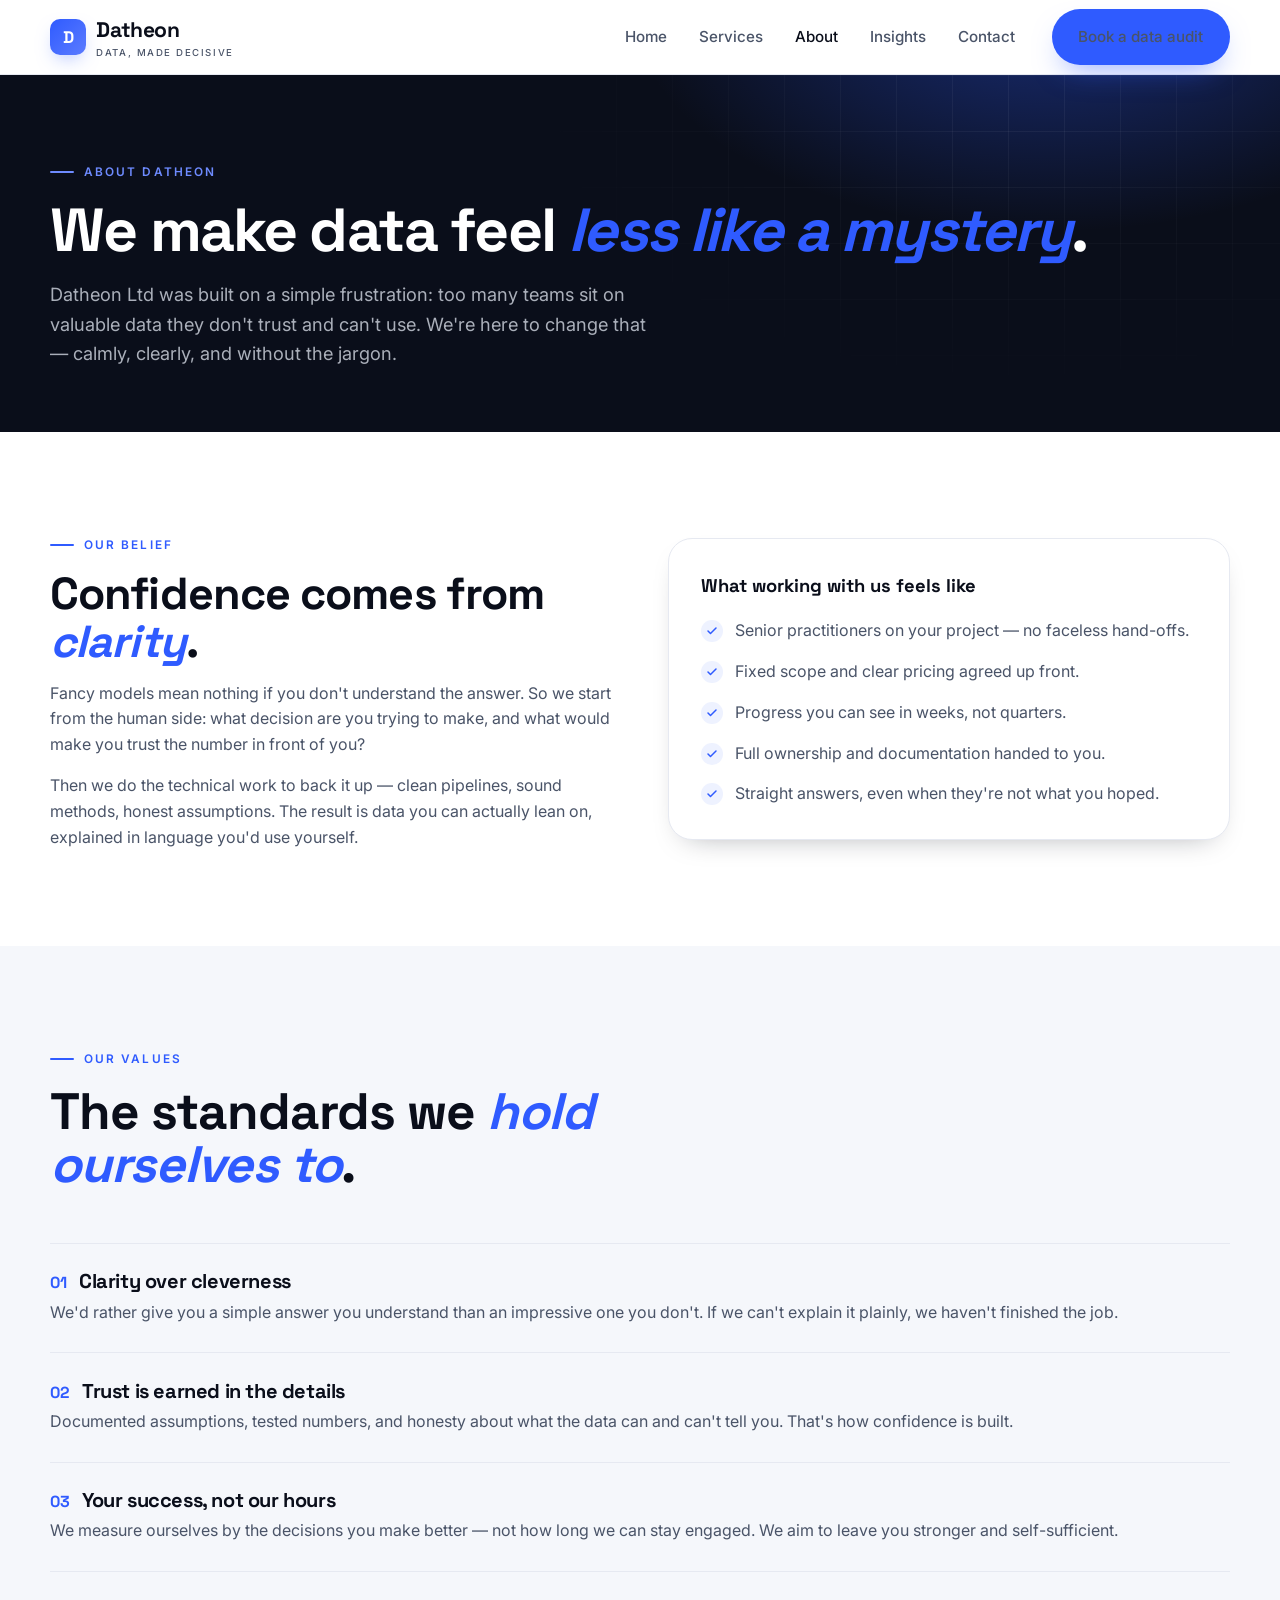
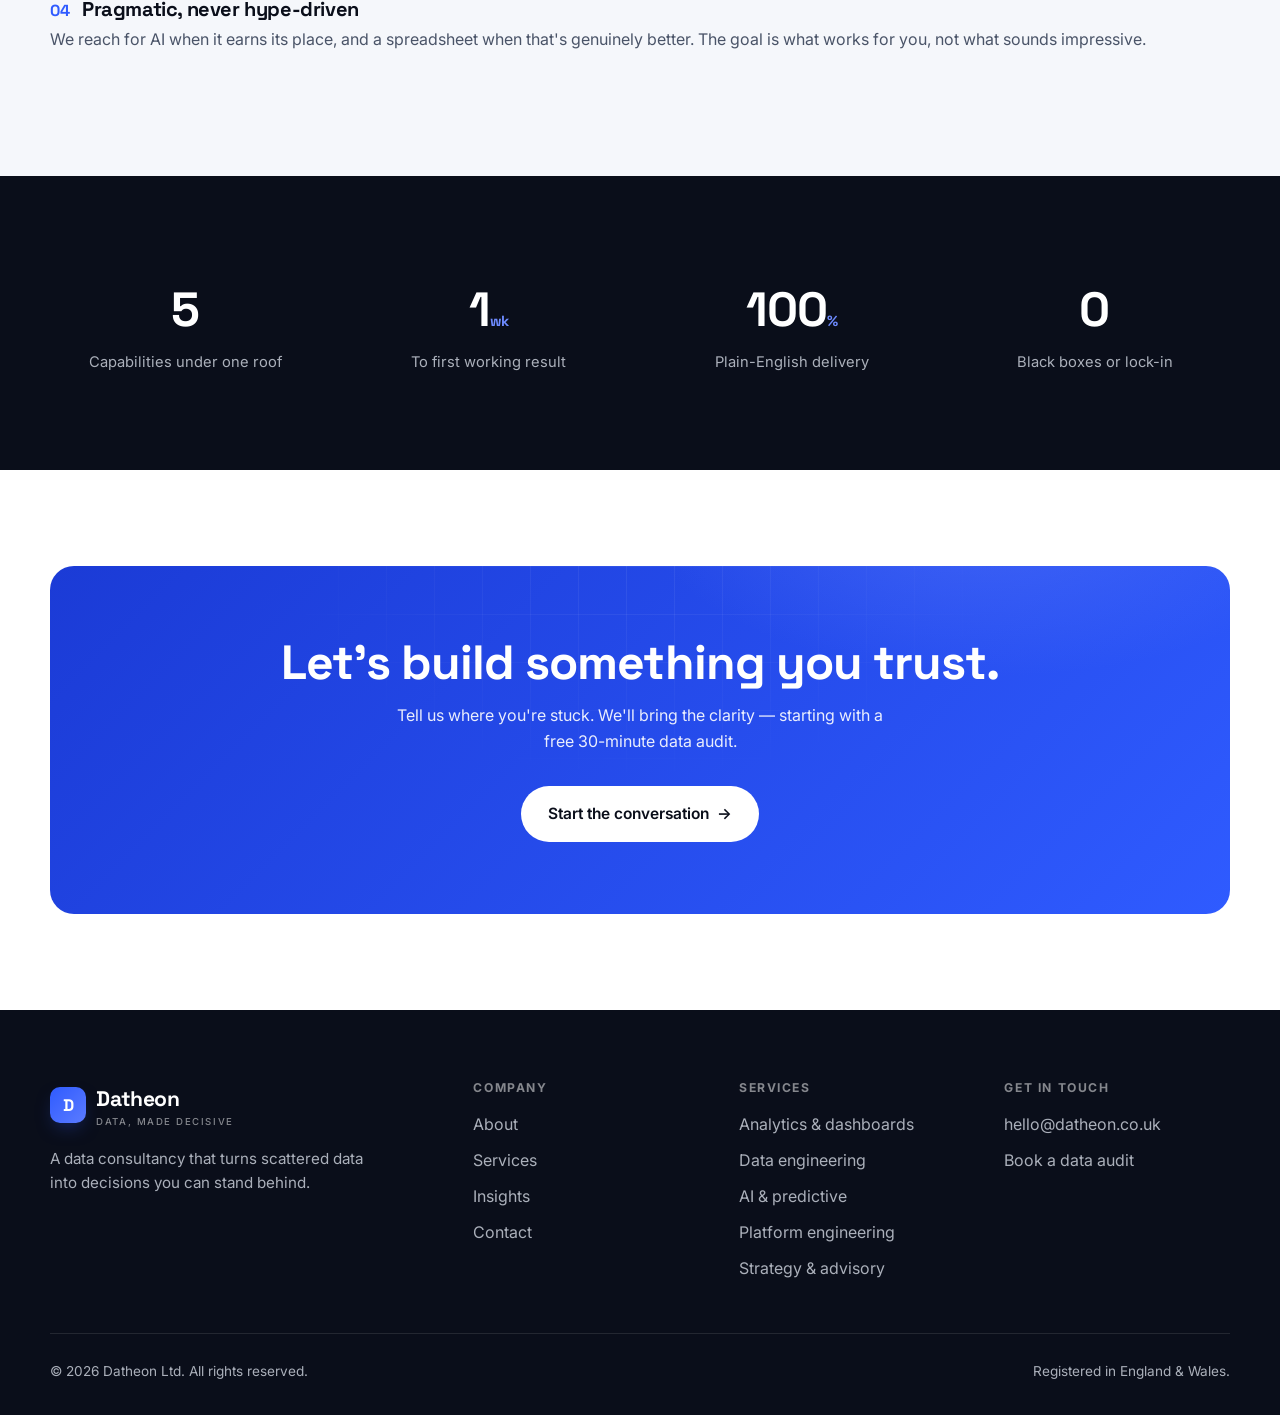
==== about.html @ 0ba25c9d "Initial commit: Datheon website" ====
<!DOCTYPE html>
<html lang="en">
<head>
  <meta charset="UTF-8" />
  <meta name="viewport" content="width=device-width, initial-scale=1.0" />
  <title>About — Datheon Ltd</title>
  <meta name="description" content="Datheon is a data consultancy built on one belief: confidence comes from clarity. Meet our approach and values." />
  <link rel="canonical" href="https://www.datheon.co.uk/about.html" />
  <meta name="robots" content="index, follow, max-image-preview:large, max-snippet:-1" />
  <meta name="author" content="Datheon Ltd" />
  <meta name="theme-color" content="#0A0E1A" />

  <meta property="og:type" content="website" />
  <meta property="og:site_name" content="Datheon Ltd" />
  <meta property="og:locale" content="en_GB" />
  <meta property="og:title" content="About — Datheon Ltd" />
  <meta property="og:description" content="A data consultancy built on one belief: confidence comes from clarity. Meet our approach and values." />
  <meta property="og:url" content="https://www.datheon.co.uk/about.html" />
  <meta property="og:image" content="https://www.datheon.co.uk/og-image.png" />
  <meta property="og:image:width" content="1200" />
  <meta property="og:image:height" content="630" />
  <meta property="og:image:alt" content="About Datheon Ltd" />

  <meta name="twitter:card" content="summary_large_image" />
  <meta name="twitter:title" content="About — Datheon Ltd" />
  <meta name="twitter:description" content="A data consultancy built on one belief: confidence comes from clarity." />
  <meta name="twitter:image" content="https://www.datheon.co.uk/og-image.png" />

  <link rel="icon" href="favicon.svg" type="image/svg+xml" />
  <link rel="apple-touch-icon" href="favicon.svg" />

  <link rel="preconnect" href="https://fonts.googleapis.com" />
  <link rel="preconnect" href="https://fonts.gstatic.com" crossorigin />
  <link href="https://fonts.googleapis.com/css2?family=Space+Grotesk:wght@500;600;700&family=Inter:wght@400;500;600&display=swap" rel="stylesheet" />
  <link rel="stylesheet" href="styles.css" />

  <script type="application/ld+json">
  {
    "@context": "https://schema.org",
    "@graph": [
      {
        "@type": "BreadcrumbList",
        "itemListElement": [
          { "@type": "ListItem", "position": 1, "name": "Home", "item": "https://www.datheon.co.uk/" },
          { "@type": "ListItem", "position": 2, "name": "About", "item": "https://www.datheon.co.uk/about.html" }
        ]
      },
      {
        "@type": "AboutPage",
        "url": "https://www.datheon.co.uk/about.html",
        "name": "About — Datheon Ltd",
        "about": { "@type": "Organization", "name": "Datheon Ltd", "url": "https://www.datheon.co.uk/" }
      }
    ]
  }
  </script>
</head>
<body>

  <header class="site-header">
    <div class="wrap nav" role="navigation" aria-label="Primary">
      <a class="brand" href="index.html"><span class="mark">D</span><span>Datheon<small>Data, made decisive</small></span></a>
      <ul class="nav-links">
        <li><a href="index.html">Home</a></li>
        <li><a href="services.html">Services</a></li>
        <li><a href="about.html" class="active">About</a></li>
        <li><a href="blog.html">Insights</a></li>
        <li><a href="contact.html">Contact</a></li>
        <li class="nav-cta"><a class="btn btn-primary" href="contact.html">Book a data audit</a></li>
      </ul>
      <button class="nav-toggle" aria-label="Menu"><span></span><span></span><span></span></button>
    </div>
  </header>

  <main>

  <section class="page-hero">
    <div class="wrap reveal">
      <span class="eyebrow on-dark">About Datheon</span>
      <h1>We make data feel <em>less like a mystery</em>.</h1>
      <p>Datheon Ltd was built on a simple frustration: too many teams sit on valuable data they don't trust and can't use. We're here to change that — calmly, clearly, and without the jargon.</p>
    </div>
  </section>

  <section>
    <div class="wrap split">
      <div class="reveal">
        <span class="eyebrow">Our belief</span>
        <h2 style="font-size:clamp(2rem,3.8vw,2.8rem);margin:1rem 0">Confidence comes from <em>clarity</em>.</h2>
        <p style="color:var(--body)">Fancy models mean nothing if you don't understand the answer. So we start from the human side: what decision are you trying to make, and what would make you trust the number in front of you?</p>
        <p style="color:var(--body);margin-top:1rem">Then we do the technical work to back it up — clean pipelines, sound methods, honest assumptions. The result is data you can actually lean on, explained in language you'd use yourself.</p>
      </div>
      <div class="panel reveal">
        <strong style="font-family:'Space Grotesk',sans-serif;font-size:1.15rem;display:block;margin-bottom:1.1rem">What working with us feels like</strong>
        <ul class="checklist" style="margin-top:0">
          <li>Senior practitioners on your project — no faceless hand-offs.</li>
          <li>Fixed scope and clear pricing agreed up front.</li>
          <li>Progress you can see in weeks, not quarters.</li>
          <li>Full ownership and documentation handed to you.</li>
          <li>Straight answers, even when they're not what you hoped.</li>
        </ul>
      </div>
    </div>
  </section>

  <section class="mistbg">
    <div class="wrap">
      <div class="section-head reveal">
        <span class="eyebrow">Our values</span>
        <h2>The standards we <em>hold ourselves to</em>.</h2>
      </div>
      <div class="reveal">
        <div class="value">
          <h3><span>01</span> Clarity over cleverness</h3>
          <p>We'd rather give you a simple answer you understand than an impressive one you don't. If we can't explain it plainly, we haven't finished the job.</p>
        </div>
        <div class="value">
          <h3><span>02</span> Trust is earned in the details</h3>
          <p>Documented assumptions, tested numbers, and honesty about what the data can and can't tell you. That's how confidence is built.</p>
        </div>
        <div class="value">
          <h3><span>03</span> Your success, not our hours</h3>
          <p>We measure ourselves by the decisions you make better — not how long we can stay engaged. We aim to leave you stronger and self-sufficient.</p>
        </div>
        <div class="value">
          <h3><span>04</span> Pragmatic, never hype-driven</h3>
          <p>We reach for AI when it earns its place, and a spreadsheet when that's genuinely better. The goal is what works for you, not what sounds impressive.</p>
        </div>
      </div>
    </div>
  </section>

  <section class="dark">
    <div class="wrap">
      <div class="stat-row">
        <div class="stat reveal"><b>5</b><span>Capabilities under one roof</span></div>
        <div class="stat reveal"><b>1<span class="u">wk</span></b><span>To first working result</span></div>
        <div class="stat reveal"><b>100<span class="u">%</span></b><span>Plain-English delivery</span></div>
        <div class="stat reveal"><b>0</b><span>Black boxes or lock-in</span></div>
      </div>
    </div>
  </section>

  <section>
    <div class="wrap">
      <div class="cta reveal">
        <h2>Let's build something you trust.</h2>
        <p>Tell us where you're stuck. We'll bring the clarity — starting with a free 30-minute data audit.</p>
        <a class="btn btn-light" href="contact.html">Start the conversation <span class="arrow">→</span></a>
      </div>
    </div>
  </section>

  </main>

  <footer class="site-footer">
    <div class="wrap">
      <div class="footer-grid">
        <div>
          <a class="brand" href="index.html"><span class="mark">D</span><span>Datheon<small>Data, made decisive</small></span></a>
          <p class="footer-blurb">A data consultancy that turns scattered data into decisions you can stand behind.</p>
        </div>
        <div>
          <h4>Company</h4>
          <ul><li><a href="about.html">About</a></li><li><a href="services.html">Services</a></li><li><a href="blog.html">Insights</a></li><li><a href="contact.html">Contact</a></li></ul>
        </div>
        <div>
          <h4>Services</h4>
          <ul><li><a href="services.html">Analytics &amp; dashboards</a></li><li><a href="services.html">Data engineering</a></li><li><a href="services.html">AI &amp; predictive</a></li><li><a href="services.html">Platform engineering</a></li><li><a href="services.html">Strategy &amp; advisory</a></li></ul>
        </div>
        <div>
          <h4>Get in touch</h4>
          <ul><li><a href="mailto:hello@datheon.co.uk">hello@datheon.co.uk</a></li><li><a href="contact.html">Book a data audit</a></li></ul>
        </div>
      </div>
      <div class="colophon"><span>© 2026 Datheon Ltd. All rights reserved.</span><span>Registered in England &amp; Wales.</span></div>
    </div>
  </footer>

  <script src="site.js"></script>
</body>
</html>
---- styles.css ----
/* =========================================================
   Datheon Ltd — Design System v2
   Premium, modern data consultancy.
   Deep navy / near-black + electric blue. Trust & confidence.
   ========================================================= */

:root {
  /* Neutrals */
  --ink: #0A0E1A;          /* near-black navy */
  --ink-2: #0F1626;        /* dark cards / sections */
  --ink-3: #18213A;        /* raised dark surfaces */
  --white: #FFFFFF;
  --mist: #F5F7FB;         /* cool off-white page tint */
  --line: #E6E9F1;         /* hairline on light */
  --line-dk: rgba(255,255,255,0.10);

  /* Text */
  --body: #4A5468;         /* body on light */
  --body-dk: rgba(233,238,248,0.72); /* body on dark */
  --heading: #0A0E1A;

  /* Brand */
  --blue: #2F5BFF;         /* electric blue = trust/confidence */
  --blue-600: #1F45E0;
  --blue-300: #6E8BFF;
  --blue-tint: #EEF2FF;    /* light card wash */
  --signal: #C9F25E;       /* lime pop, used sparingly */
  --glow: rgba(47, 91, 255, 0.55);

  --radius: 16px;
  --radius-lg: 24px;
  --radius-sm: 10px;
  --shadow: 0 24px 60px -28px rgba(10, 14, 26, 0.45);
  --shadow-sm: 0 12px 30px -18px rgba(10, 14, 26, 0.4);
  --maxw: 1180px;
  --ease: cubic-bezier(0.22, 1, 0.36, 1);
}

* { box-sizing: border-box; margin: 0; padding: 0; }
html { scroll-behavior: smooth; }

body {
  font-family: "Inter", system-ui, -apple-system, sans-serif;
  color: var(--ink);
  background: var(--white);
  line-height: 1.6;
  -webkit-font-smoothing: antialiased;
}

h1, h2, h3, h4 {
  font-family: "Space Grotesk", "Inter", sans-serif;
  line-height: 1.05;
  letter-spacing: -0.02em;
  font-weight: 700;
  color: var(--heading);
}
h1 em, h2 em { font-style: italic; color: var(--blue); font-weight: 700; }

a { color: inherit; text-decoration: none; }

.wrap { width: min(100% - 2.5rem, var(--maxw)); margin-inline: auto; }

.eyebrow {
  display: inline-flex; align-items: center; gap: 0.6rem;
  font-size: 0.74rem; font-weight: 600; letter-spacing: 0.18em;
  text-transform: uppercase; color: var(--blue);
}
.eyebrow::before { content: ""; width: 24px; height: 2px; background: var(--blue); border-radius: 2px; }
.eyebrow.on-dark { color: var(--blue-300); }
.eyebrow.on-dark::before { background: var(--blue-300); }

/* ---------- Buttons ---------- */
.btn {
  display: inline-flex; align-items: center; gap: 0.55rem;
  padding: 0.9rem 1.6rem; border-radius: 999px;
  font-weight: 600; font-size: 0.97rem; border: 1.5px solid transparent;
  cursor: pointer; transition: transform 0.25s var(--ease), box-shadow 0.25s var(--ease), background 0.2s, border-color 0.2s, color 0.2s;
}
.btn:hover { transform: translateY(-2px); }
.btn-primary { background: var(--blue); color: #fff; box-shadow: 0 14px 30px -12px var(--glow); }
.btn-primary:hover { background: var(--blue-600); }
.btn-ghost { background: transparent; border-color: var(--line); color: var(--ink); }
.btn-ghost:hover { border-color: var(--blue); color: var(--blue); }
.btn-light { background: #fff; color: var(--ink); }
.btn-light:hover { background: var(--mist); }
.btn-outline-dk { background: transparent; border-color: var(--line-dk); color: #fff; }
.btn-outline-dk:hover { border-color: #fff; }
.btn .arrow { transition: transform 0.25s var(--ease); }
.btn:hover .arrow { transform: translateX(4px); }

/* ---------- Header / Nav ---------- */
.site-header {
  position: sticky; top: 0; z-index: 50;
  background: rgba(255,255,255,0.86);
  backdrop-filter: blur(14px);
  border-bottom: 1px solid var(--line);
}
.nav { display: flex; align-items: center; justify-content: space-between; height: 74px; }
.brand { display: flex; align-items: center; gap: 0.65rem; font-family: "Space Grotesk", sans-serif; font-weight: 700; font-size: 1.32rem; letter-spacing: -0.02em; }
.brand .mark {
  width: 36px; height: 36px; border-radius: 10px;
  background: linear-gradient(135deg, var(--blue), #5B7BFF);
  display: grid; place-items: center; color: #fff; font-weight: 700; font-size: 1.05rem;
  box-shadow: 0 8px 20px -8px var(--glow);
}
.brand small { font-family: "Inter", sans-serif; font-size: 0.6rem; letter-spacing: 0.16em; text-transform: uppercase; color: var(--body); display: block; margin-top: -2px; font-weight: 500; }

.nav-links { display: flex; align-items: center; gap: 2rem; list-style: none; }
.nav-links a { font-size: 0.95rem; font-weight: 500; color: var(--body); transition: color 0.2s; }
.nav-links a:hover, .nav-links a.active { color: var(--ink); }
.nav-cta { margin-left: 0.3rem; }

.nav-toggle { display: none; background: none; border: none; cursor: pointer; flex-direction: column; gap: 5px; }
.nav-toggle span { width: 24px; height: 2px; background: var(--ink); border-radius: 2px; transition: 0.3s; }

/* ---------- Sections ---------- */
section { padding: 6rem 0; }
.section-head { max-width: 660px; margin-bottom: 3.2rem; }
.section-head.center { margin-inline: auto; text-align: center; }
.section-head h2 { font-size: clamp(2.1rem, 4.4vw, 3.2rem); margin: 1rem 0 1rem; }
.section-head p { color: var(--body); font-size: 1.1rem; }
.dark { background: var(--ink); color: #fff; }
.dark h2, .dark h3 { color: #fff; }
.dark .section-head p { color: var(--body-dk); }
.mistbg { background: var(--mist); }

/* ---------- Hero ---------- */
.hero {
  position: relative; color: #fff; overflow: hidden;
  padding: 6rem 0 6.5rem;
  background:
    radial-gradient(900px 540px at 78% -8%, rgba(47,91,255,0.45), transparent 60%),
    radial-gradient(680px 520px at -6% 110%, rgba(91,123,255,0.22), transparent 55%),
    var(--ink);
}
.hero::before {
  content: ""; position: absolute; inset: 0;
  background-image: linear-gradient(var(--line-dk) 1px, transparent 1px), linear-gradient(90deg, var(--line-dk) 1px, transparent 1px);
  background-size: 56px 56px; mask-image: radial-gradient(900px 600px at 75% 10%, #000, transparent 70%);
  opacity: 0.6; pointer-events: none;
}
.hero > .wrap { position: relative; }
.hero-grid { display: grid; grid-template-columns: 1.08fr 0.92fr; gap: 3.5rem; align-items: center; }
.hero h1 { color: #fff; font-size: clamp(2.7rem, 5.6vw, 4.4rem); margin: 1.5rem 0; letter-spacing: -0.03em; }
.hero p.lead { font-size: 1.18rem; color: var(--body-dk); max-width: 40ch; }
.hero-actions { display: flex; gap: 1rem; flex-wrap: wrap; margin-top: 2.2rem; }
.hero-trust { margin-top: 2.6rem; display: flex; align-items: center; gap: 1rem; font-size: 0.9rem; color: var(--body-dk); }
.hero-trust .avatars { display: flex; }
.hero-trust .avatars span {
  width: 36px; height: 36px; border-radius: 50%; border: 2px solid var(--ink);
  margin-left: -10px; display: grid; place-items: center; color: #fff; font-size: 0.78rem; font-weight: 600;
}

/* Hero dashboard card (dark theme) */
.hero-card {
  background: linear-gradient(180deg, var(--ink-3), var(--ink-2));
  border: 1px solid var(--line-dk); border-radius: var(--radius-lg);
  box-shadow: var(--shadow); padding: 1.6rem;
}
.hero-card .hc-top { display: flex; justify-content: space-between; align-items: center; margin-bottom: 1.3rem; }
.hero-card .hc-top strong { font-family: "Space Grotesk", sans-serif; font-size: 1.05rem; color: #fff; }
.hero-card .pill { font-size: 0.7rem; font-weight: 600; padding: 0.25rem 0.65rem; border-radius: 999px; background: rgba(201,242,94,0.15); color: var(--signal); display: inline-flex; align-items: center; gap: 0.4rem; }
.hero-card .pill::before { content: ""; width: 7px; height: 7px; border-radius: 50%; background: var(--signal); }
.hc-stats { display: grid; grid-template-columns: repeat(3, 1fr); gap: 0.7rem; margin-bottom: 1.4rem; }
.hc-stat { background: rgba(255,255,255,0.04); border: 1px solid var(--line-dk); border-radius: var(--radius-sm); padding: 0.85rem; }
.hc-stat b { display: block; font-family: "Space Grotesk", sans-serif; font-size: 1.4rem; color: #fff; }
.hc-stat span { font-size: 0.7rem; color: var(--body-dk); }
.hc-bars { display: flex; align-items: flex-end; gap: 0.55rem; height: 120px; padding-top: 0.5rem; }
.hc-bars i { flex: 1; border-radius: 6px 6px 0 0; background: linear-gradient(180deg, var(--blue-300), var(--blue)); display: block; }
.hc-bars i:nth-child(4) { background: linear-gradient(180deg, var(--signal), #9BD43A); }

/* ---------- Logo / trust strip ---------- */
.logos { padding: 2.6rem 0; border-bottom: 1px solid var(--line); }
.logos .wrap { display: flex; align-items: center; gap: 2.5rem; flex-wrap: wrap; justify-content: center; }
.logos span { font-family: "Space Grotesk", sans-serif; font-weight: 700; font-size: 1.15rem; color: #AEB6C6; letter-spacing: -0.01em; }
.logos .label { font-family: "Inter", sans-serif; font-weight: 500; font-size: 0.82rem; letter-spacing: 0.1em; text-transform: uppercase; color: var(--body); }

/* ---------- Stat band ---------- */
.stat-row { display: grid; grid-template-columns: repeat(4, 1fr); gap: 2rem; text-align: center; }
.stat-row .stat b { font-family: "Space Grotesk", sans-serif; font-size: clamp(2.2rem, 4.4vw, 3rem); display: block; color: #fff; letter-spacing: -0.02em; }
.stat-row .stat b .u { color: var(--blue-300); }
.stat-row .stat span { font-size: 0.92rem; color: var(--body-dk); }

/* ---------- Cards grid ---------- */
.grid { display: grid; gap: 1.4rem; }
.grid.cols-3 { grid-template-columns: repeat(3, 1fr); }
.grid.cols-2 { grid-template-columns: repeat(2, 1fr); }

.card {
  background: var(--white); border: 1px solid var(--line); border-radius: var(--radius-lg);
  padding: 2.1rem; transition: transform 0.3s var(--ease), box-shadow 0.3s var(--ease), border-color 0.3s;
}
.card:hover { transform: translateY(-6px); box-shadow: var(--shadow); border-color: var(--blue-300); }
.card .ic {
  width: 52px; height: 52px; border-radius: 13px; display: grid; place-items: center; margin-bottom: 1.3rem;
  background: var(--blue-tint); color: var(--blue);
}
.card .ic svg { width: 26px; height: 26px; }
.card h3 { font-size: 1.32rem; margin-bottom: 0.55rem; }
.card p { color: var(--body); font-size: 0.98rem; }
.card .more { display: inline-flex; align-items: center; gap: 0.4rem; margin-top: 1.2rem; font-weight: 600; font-size: 0.92rem; color: var(--blue); }
.card.feature { background: linear-gradient(160deg, var(--blue), #5B7BFF); border: none; color: #fff; }
.card.feature h3 { color: #fff; }
.card.feature p { color: rgba(255,255,255,0.88); }
.card.feature .ic { background: rgba(255,255,255,0.18); color: #fff; }
.card.feature .more { color: #fff; }

/* ---------- Process steps ---------- */
.steps { display: grid; grid-template-columns: repeat(3, 1fr); gap: 1.4rem; }
.step { background: var(--white); border: 1px solid var(--line); border-radius: var(--radius-lg); padding: 2.1rem; position: relative; }
.step .num { font-family: "Space Grotesk", sans-serif; font-size: 2.4rem; color: var(--blue); line-height: 1; }
.step h3 { font-size: 1.2rem; margin: 0.7rem 0; }
.step p { color: var(--body); font-size: 0.95rem; }
.dark .step { background: var(--ink-2); border-color: var(--line-dk); }
.dark .step h3 { color: #fff; }
.dark .step p { color: var(--body-dk); }

/* ---------- Split / feature ---------- */
.split { display: grid; grid-template-columns: 1fr 1fr; gap: 3.5rem; align-items: center; }
.split .panel { width: 100%; border-radius: var(--radius-lg); }
.panel { background: var(--white); border: 1px solid var(--line); padding: 2rem; box-shadow: var(--shadow-sm); border-radius: var(--radius-lg); }
.checklist { list-style: none; margin-top: 1.5rem; display: grid; gap: 0.95rem; }
.checklist li { display: flex; gap: 0.75rem; align-items: flex-start; color: var(--body); }
.checklist li::before {
  content: ""; flex-shrink: 0; width: 22px; height: 22px; border-radius: 50%;
  background: var(--blue-tint) url("data:image/svg+xml,%3Csvg xmlns='http://www.w3.org/2000/svg' width='12' height='12' viewBox='0 0 24 24' fill='none' stroke='%232F5BFF' stroke-width='3' stroke-linecap='round' stroke-linejoin='round'%3E%3Cpolyline points='20 6 9 17 4 12'/%3E%3C/svg%3E") center / 12px no-repeat;
  margin-top: 2px;
}
.dark .checklist li { color: var(--body-dk); }

/* ---------- Testimonial ---------- */
.quote { max-width: 900px; margin-inline: auto; text-align: center; }
.quote p { font-family: "Space Grotesk", sans-serif; font-weight: 500; font-size: clamp(1.5rem, 3vw, 2.1rem); line-height: 1.32; color: #fff; letter-spacing: -0.01em; }
.quote p .hl { color: var(--blue-300); }
.quote .by { margin-top: 1.6rem; font-family: "Inter", sans-serif; font-size: 0.95rem; color: var(--body-dk); }
.quote .by strong { color: #fff; }

/* ---------- CTA band ---------- */
.cta {
  position: relative; overflow: hidden; text-align: center; color: #fff;
  border-radius: var(--radius-lg); padding: 4.5rem 2rem;
  background:
    radial-gradient(600px 300px at 80% -20%, rgba(91,123,255,0.5), transparent 60%),
    linear-gradient(135deg, #1B3BD6, var(--blue));
}
.cta::after { content: ""; position: absolute; inset: 0; background-image: linear-gradient(rgba(255,255,255,0.07) 1px, transparent 1px), linear-gradient(90deg, rgba(255,255,255,0.07) 1px, transparent 1px); background-size: 48px 48px; mask-image: radial-gradient(500px 300px at 50% 0%, #000, transparent 75%); }
.cta > * { position: relative; }
.cta h2 { color: #fff; font-size: clamp(2.1rem, 4.4vw, 3rem); margin-bottom: 0.9rem; }
.cta p { color: rgba(255,255,255,0.9); max-width: 50ch; margin-inline: auto; margin-bottom: 2rem; }

/* ---------- Page hero (inner) ---------- */
.page-hero {
  position: relative; color: #fff; overflow: hidden; padding: 5rem 0 4rem;
  background:
    radial-gradient(700px 380px at 82% -20%, rgba(47,91,255,0.4), transparent 60%),
    var(--ink);
}
.page-hero::before { content: ""; position: absolute; inset: 0; background-image: linear-gradient(var(--line-dk) 1px, transparent 1px), linear-gradient(90deg, var(--line-dk) 1px, transparent 1px); background-size: 56px 56px; mask-image: radial-gradient(700px 400px at 80% 10%, #000, transparent 70%); opacity: 0.55; }
.page-hero > .wrap { position: relative; }
.page-hero h1 { color: #fff; font-size: clamp(2.5rem, 5.2vw, 3.8rem); margin: 1.1rem 0; letter-spacing: -0.03em; }
.page-hero p { color: var(--body-dk); font-size: 1.14rem; max-width: 56ch; }

/* ---------- Contact form ---------- */
.form-grid { display: grid; grid-template-columns: 1fr 1fr; gap: 1.2rem; }
.field { display: flex; flex-direction: column; gap: 0.4rem; }
.field.full { grid-column: 1 / -1; }
.field label { font-size: 0.84rem; font-weight: 600; color: var(--ink); }
.field input, .field textarea, .field select {
  font-family: inherit; font-size: 1rem; padding: 0.85rem 1rem;
  border: 1.5px solid var(--line); border-radius: var(--radius-sm); background: var(--white); color: var(--ink); transition: border-color 0.2s, box-shadow 0.2s;
}
.field input:focus, .field textarea:focus, .field select:focus { outline: none; border-color: var(--blue); box-shadow: 0 0 0 4px rgba(47,91,255,0.12); }
.field textarea { min-height: 140px; resize: vertical; }

.contact-aside { display: grid; gap: 1.2rem; align-content: start; }
.contact-aside .info { background: var(--mist); border: 1px solid var(--line); border-radius: var(--radius-lg); padding: 1.6rem; }
.contact-aside .info b { display: flex; align-items: center; gap: 0.6rem; font-family: "Space Grotesk", sans-serif; margin-bottom: 0.4rem; }
.contact-aside .info b svg { width: 20px; height: 20px; color: var(--blue); }
.contact-aside .info a { color: var(--blue); font-weight: 600; }
.contact-aside .info.dark-info { background: var(--ink); border: none; color: #fff; }
.contact-aside .info.dark-info b { color: #fff; }

/* ---------- Values ---------- */
.value { padding: 1.7rem 0; border-top: 1px solid var(--line); }
.value h3 { font-size: 1.25rem; display: flex; align-items: baseline; gap: 0.8rem; }
.value h3 span { font-family: "Space Grotesk", sans-serif; color: var(--blue); font-size: 1rem; }
.value p { color: var(--body); margin-top: 0.45rem; }

/* ---------- Footer ---------- */
.site-footer { background: var(--ink); color: var(--body-dk); padding: 4.5rem 0 2rem; }
.footer-grid { display: grid; grid-template-columns: 1.7fr 1fr 1fr 1fr; gap: 2.5rem; }
.site-footer .brand { color: #fff; }
.site-footer .brand small { color: rgba(255,255,255,0.5); }
.site-footer h4 { font-family: "Inter", sans-serif; font-size: 0.76rem; letter-spacing: 0.13em; text-transform: uppercase; color: rgba(255,255,255,0.5); margin-bottom: 1.1rem; }
.site-footer ul { list-style: none; display: grid; gap: 0.65rem; }
.site-footer a:hover { color: #fff; }
.site-footer .colophon { margin-top: 3.2rem; padding-top: 1.7rem; border-top: 1px solid var(--line-dk); display: flex; justify-content: space-between; font-size: 0.85rem; flex-wrap: wrap; gap: 0.5rem; }
.footer-blurb { max-width: 32ch; margin-top: 1.1rem; font-size: 0.95rem; }

/* ---------- Insights / Blog ---------- */
.filterbar { display: flex; gap: 0.6rem; flex-wrap: wrap; margin-bottom: 2.6rem; }
.filterbar button {
  font-family: inherit; font-size: 0.9rem; font-weight: 600; cursor: pointer;
  padding: 0.55rem 1.15rem; border-radius: 999px; border: 1.5px solid var(--line);
  background: var(--white); color: var(--body); transition: all 0.2s var(--ease);
}
.filterbar button:hover { border-color: var(--blue); color: var(--blue); }
.filterbar button.active { background: var(--ink); border-color: var(--ink); color: #fff; }

.post-grid { display: grid; grid-template-columns: repeat(3, 1fr); gap: 1.6rem; }
.post {
  display: flex; flex-direction: column; background: var(--white); border: 1px solid var(--line);
  border-radius: var(--radius-lg); overflow: hidden; transition: transform 0.3s var(--ease), box-shadow 0.3s var(--ease), border-color 0.3s;
}
.post:hover { transform: translateY(-6px); box-shadow: var(--shadow); border-color: var(--blue-300); }
.thumb { position: relative; aspect-ratio: 16 / 10; display: grid; place-items: center; overflow: hidden; }
.thumb.g1 { background: linear-gradient(135deg, #1B3BD6, #5B7BFF); }
.thumb.g2 { background: linear-gradient(135deg, #0F1626, #2F5BFF); }
.thumb.g3 { background: linear-gradient(135deg, #11324A, #1FA2B8); }
.thumb.g4 { background: linear-gradient(135deg, #2A1B6B, #6E5BFF); }
.thumb.g5 { background: linear-gradient(135deg, #0E2A22, #3FA17A); }
.thumb.g6 { background: linear-gradient(135deg, #3A1330, #C9477E); }
.thumb .badge {
  position: absolute; top: 0.9rem; left: 0.9rem; z-index: 2;
  font-size: 0.68rem; font-weight: 700; letter-spacing: 0.1em; text-transform: uppercase;
  padding: 0.32rem 0.7rem; border-radius: 999px; background: rgba(10,14,26,0.55); color: #fff; backdrop-filter: blur(6px);
}
.thumb .glyph { position: absolute; inset: 0; opacity: 0.16; background-size: 40px 40px; background-image: linear-gradient(rgba(255,255,255,0.6) 1px, transparent 1px), linear-gradient(90deg, rgba(255,255,255,0.6) 1px, transparent 1px); }
.play {
  position: relative; z-index: 2; width: 60px; height: 60px; border-radius: 50%;
  background: rgba(255,255,255,0.92); display: grid; place-items: center; transition: transform 0.25s var(--ease);
}
.play svg { width: 22px; height: 22px; color: var(--ink); margin-left: 3px; }
.post:hover .play { transform: scale(1.08); }
.post .body { padding: 1.5rem 1.5rem 1.7rem; display: flex; flex-direction: column; flex: 1; }
.post .meta { display: flex; align-items: center; gap: 0.6rem; font-size: 0.78rem; color: var(--body); margin-bottom: 0.7rem; }
.post .meta .dot { width: 3px; height: 3px; border-radius: 50%; background: var(--body); }
.post h3 { font-size: 1.18rem; line-height: 1.25; margin-bottom: 0.55rem; }
.post p { color: var(--body); font-size: 0.94rem; flex: 1; }
.post .more { margin-top: 1.1rem; font-weight: 600; font-size: 0.9rem; color: var(--blue); }

/* Featured post */
.featured {
  display: grid; grid-template-columns: 1.05fr 0.95fr; gap: 0; overflow: hidden;
  border: 1px solid var(--line); border-radius: var(--radius-lg); margin-bottom: 2.6rem; background: var(--white);
}
.featured .thumb { aspect-ratio: auto; min-height: 320px; }
.featured .play { width: 72px; height: 72px; }
.featured .body { padding: 2.6rem; display: flex; flex-direction: column; justify-content: center; }
.featured h2 { font-size: clamp(1.7rem, 3vw, 2.3rem); margin: 0.8rem 0 0.9rem; }
.featured p { color: var(--body); font-size: 1.05rem; }

/* Newsletter */
.newsletter { display: grid; grid-template-columns: 1.1fr 0.9fr; gap: 2.5rem; align-items: center; }
.newsletter form { display: flex; gap: 0.7rem; flex-wrap: wrap; }
.newsletter input {
  flex: 1; min-width: 220px; font-family: inherit; font-size: 1rem; padding: 0.9rem 1.1rem;
  border-radius: 999px; border: 1.5px solid var(--line-dk); background: rgba(255,255,255,0.06); color: #fff;
}
.newsletter input::placeholder { color: rgba(255,255,255,0.55); }
.newsletter input:focus { outline: none; border-color: var(--blue-300); }

/* ---------- Article (long-form) ---------- */
.article { max-width: 760px; margin-inline: auto; }
.article-hero { padding: 4.5rem 0 0; }
.article-hero .meta { display: flex; align-items: center; gap: 0.7rem; color: var(--body-dk); font-size: 0.85rem; margin-top: 1rem; }
.article-hero .meta .dot { width: 3px; height: 3px; border-radius: 50%; background: var(--body-dk); }
.article-cover { width: 100%; aspect-ratio: 21 / 9; border-radius: var(--radius-lg); margin: -2.5rem auto 0; position: relative; z-index: 2; max-width: 980px; }
.prose { font-size: 1.1rem; color: #2D3548; line-height: 1.75; }
.prose h2 { font-size: 1.7rem; margin: 2.4rem 0 1rem; }
.prose h3 { font-size: 1.3rem; margin: 1.8rem 0 0.7rem; }
.prose p { margin-bottom: 1.3rem; }
.prose ul { margin: 0 0 1.3rem 1.2rem; display: grid; gap: 0.6rem; }
.prose blockquote { margin: 1.8rem 0; padding: 1.2rem 1.6rem; border-left: 3px solid var(--blue); background: var(--mist); border-radius: 0 12px 12px 0; font-family: "Space Grotesk", sans-serif; font-size: 1.2rem; color: var(--ink); }
.author { display: flex; align-items: center; gap: 0.9rem; padding: 1.6rem 0; border-top: 1px solid var(--line); border-bottom: 1px solid var(--line); margin: 2.4rem 0; }
.author .ava { width: 48px; height: 48px; border-radius: 50%; background: linear-gradient(135deg, var(--blue), #5B7BFF); display: grid; place-items: center; color: #fff; font-weight: 700; }
.author b { display: block; font-family: "Space Grotesk", sans-serif; }
.author span { font-size: 0.88rem; color: var(--body); }

/* ---------- Reveal ---------- */
.reveal { opacity: 0; transform: translateY(26px); transition: opacity 0.7s var(--ease), transform 0.7s var(--ease); }
.reveal.in { opacity: 1; transform: none; }

/* ---------- Responsive ---------- */
@media (max-width: 940px) {
  .hero-grid { grid-template-columns: 1fr; }
  .hero-card { order: -1; }
  .grid.cols-3, .steps, .stat-row { grid-template-columns: 1fr 1fr; }
  .split, .footer-grid, .form-grid { grid-template-columns: 1fr; }
  .footer-grid { gap: 2.5rem; }
  .post-grid { grid-template-columns: 1fr 1fr; }
  .featured, .newsletter { grid-template-columns: 1fr; }
  .featured .thumb { min-height: 240px; }
}
@media (max-width: 620px) {
  section { padding: 4.2rem 0; }
  .nav-links {
    position: fixed; inset: 74px 0 auto 0; background: var(--white);
    flex-direction: column; align-items: flex-start; gap: 0; padding: 1rem 1.25rem 2rem;
    border-bottom: 1px solid var(--line); transform: translateY(-130%); transition: transform 0.35s var(--ease); box-shadow: var(--shadow-sm);
  }
  .nav-links.open { transform: translateY(0); }
  .nav-links li { width: 100%; }
  .nav-links a { display: block; padding: 0.9rem 0; border-bottom: 1px solid var(--line); }
  .nav-cta { padding-top: 0.6rem; }
  .nav-toggle { display: flex; }
  .grid.cols-3, .grid.cols-2, .steps, .stat-row, .post-grid { grid-template-columns: 1fr; }
  .stat-row { gap: 2.5rem; }
}
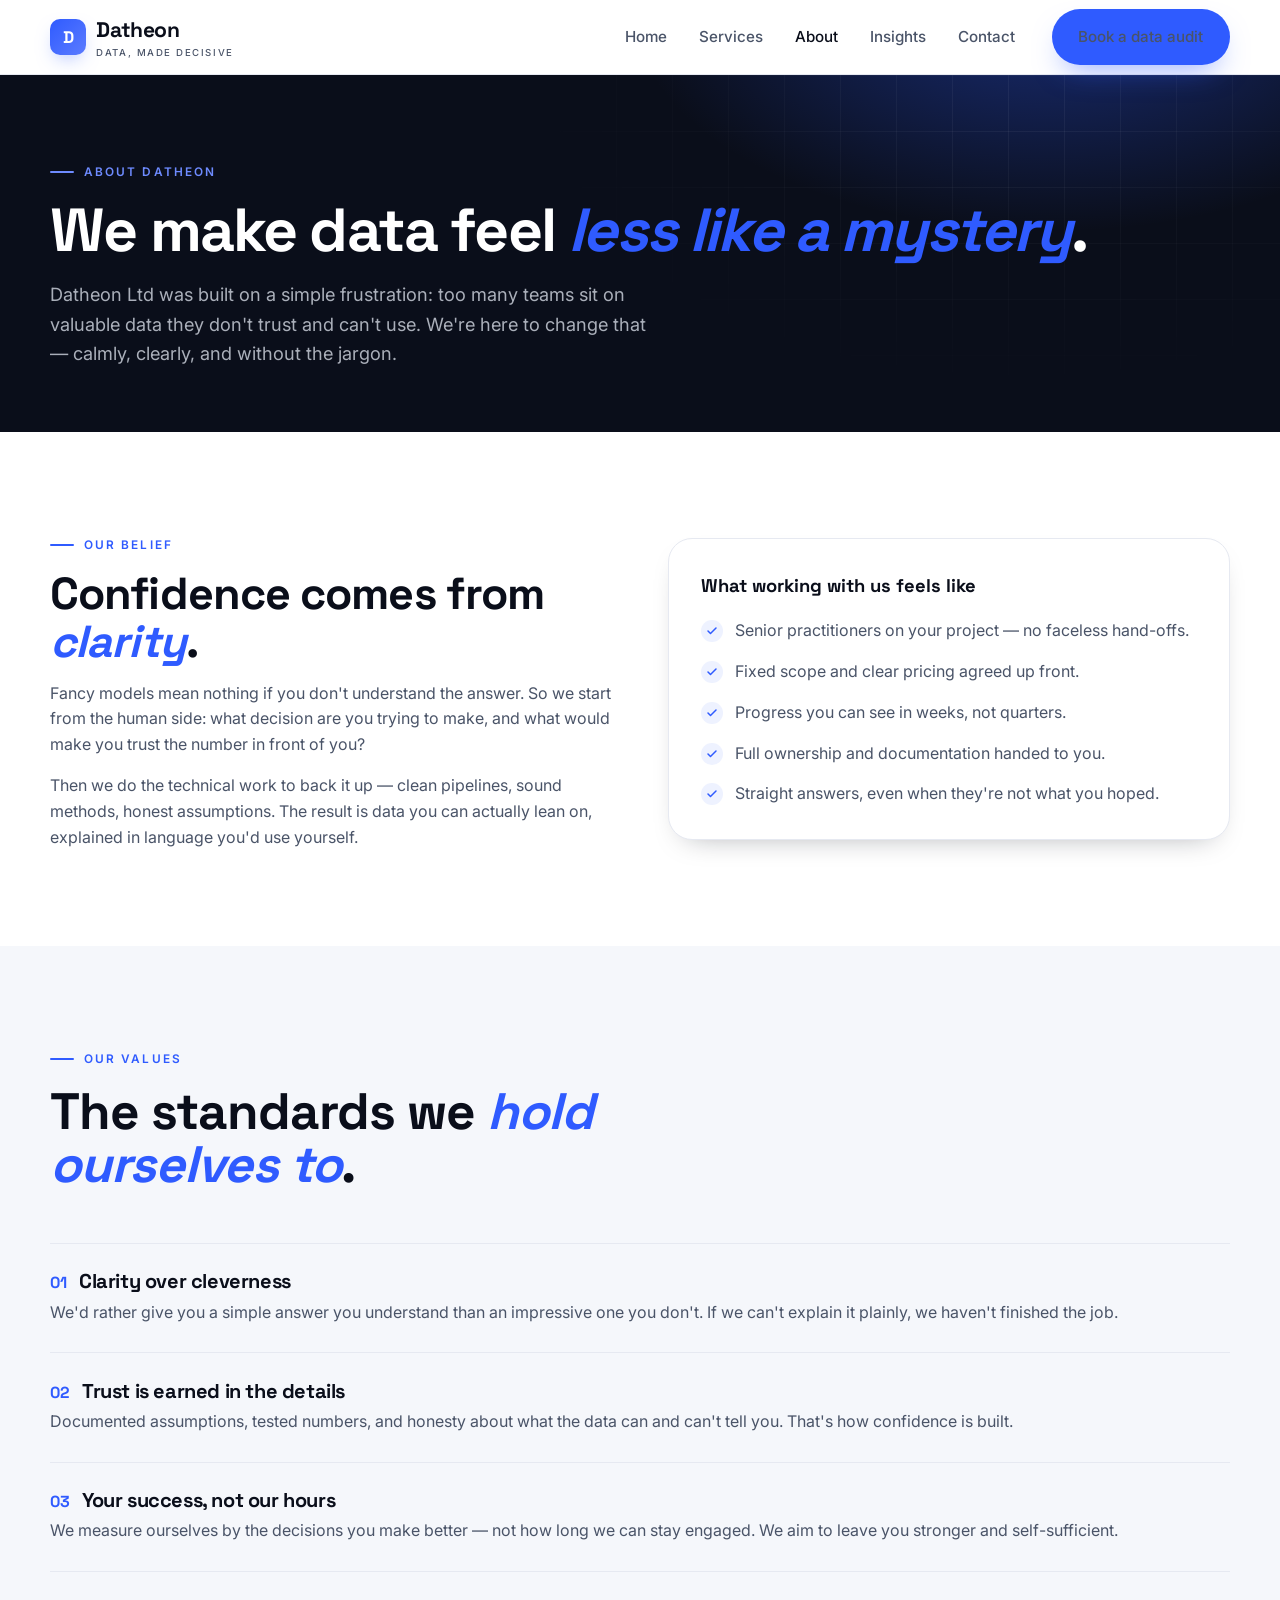
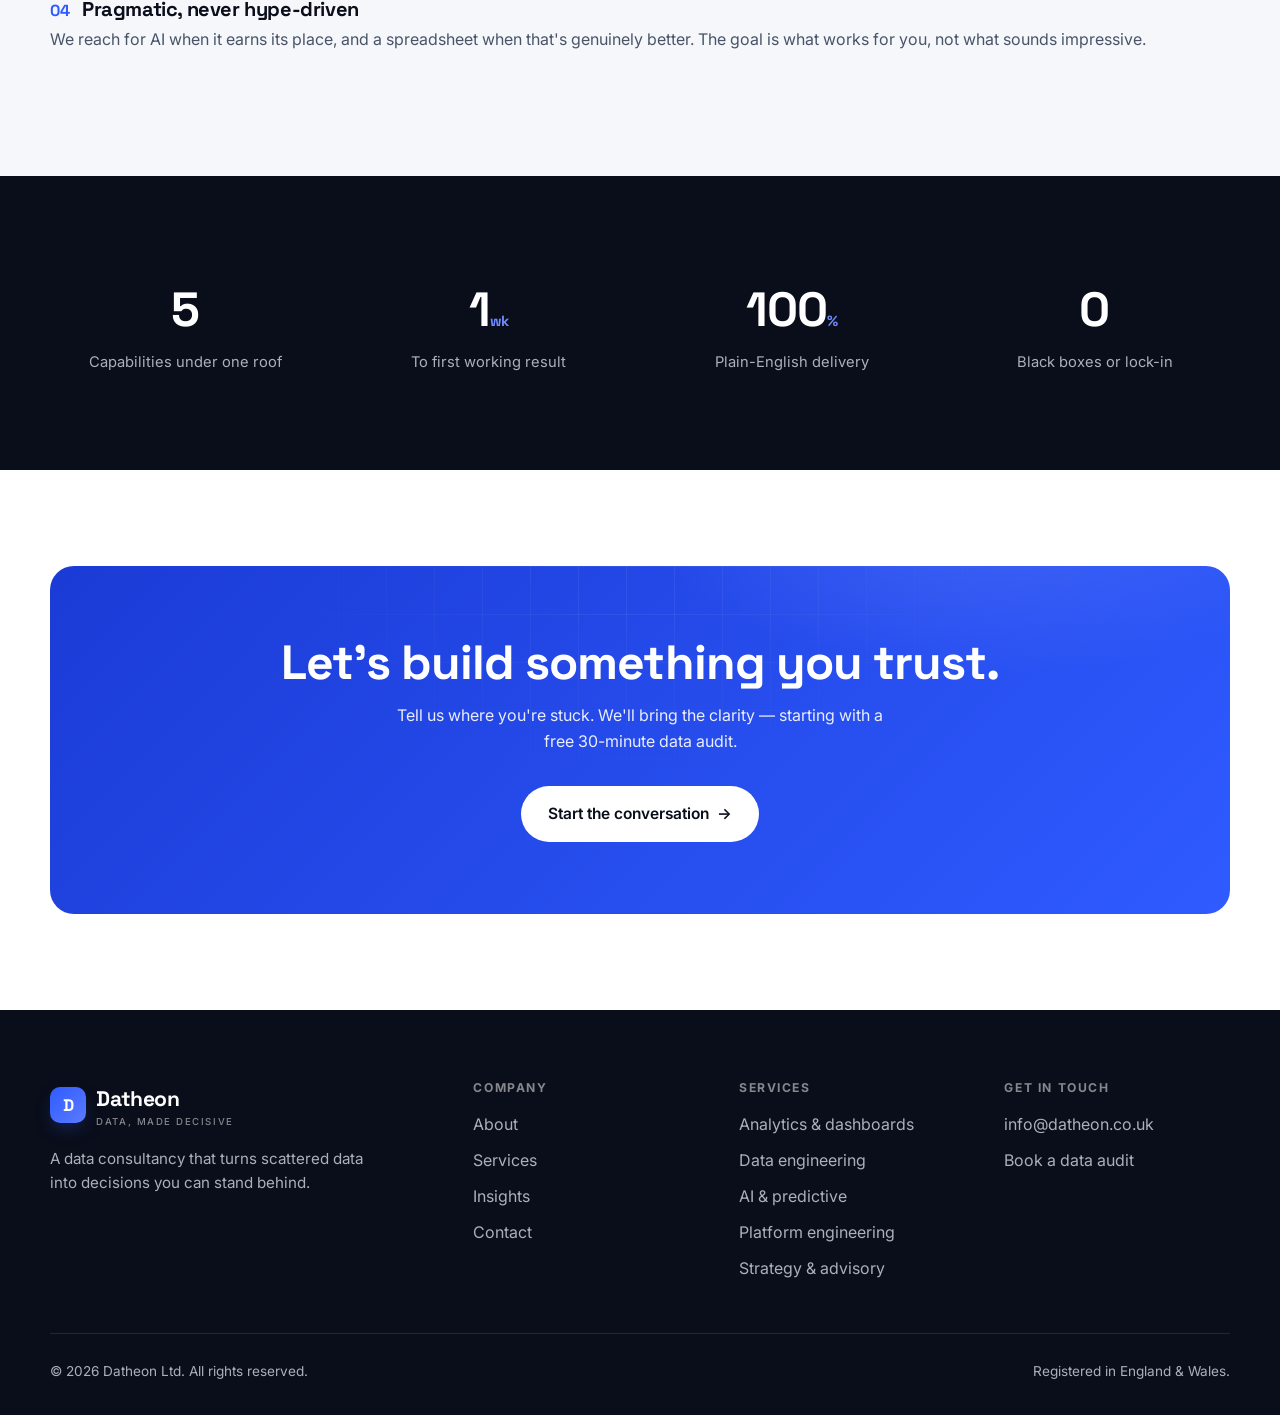
==== commit e9c099f7: "Replace hello@datheon.co.uk with info@datheon.co.uk" ====
--- a/about.html
+++ b/about.html
@@ -170,7 +170,7 @@
         </div>
         <div>
           <h4>Get in touch</h4>
-          <ul><li><a href="mailto:hello@datheon.co.uk">hello@datheon.co.uk</a></li><li><a href="contact.html">Book a data audit</a></li></ul>
+          <ul><li><a href="mailto:info@datheon.co.uk">info@datheon.co.uk</a></li><li><a href="contact.html">Book a data audit</a></li></ul>
         </div>
       </div>
       <div class="colophon"><span>© 2026 Datheon Ltd. All rights reserved.</span><span>Registered in England &amp; Wales.</span></div>
